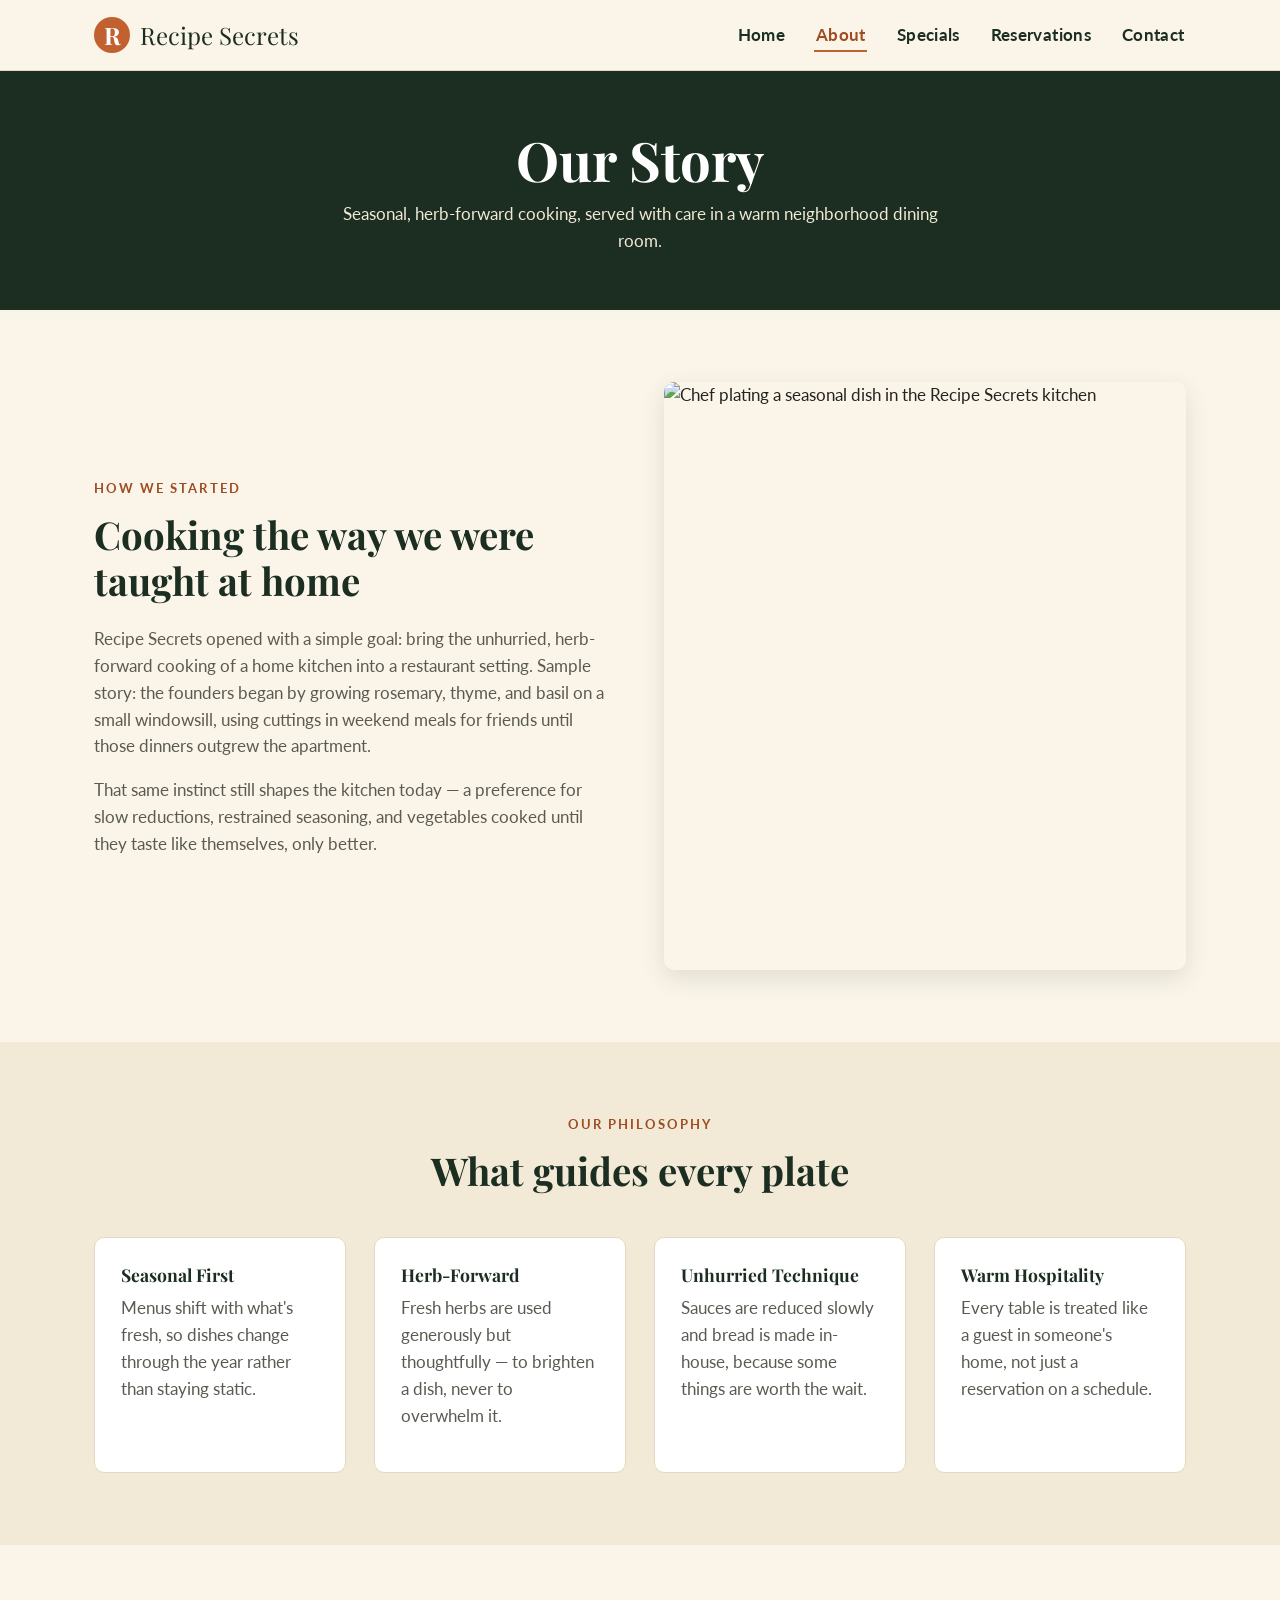
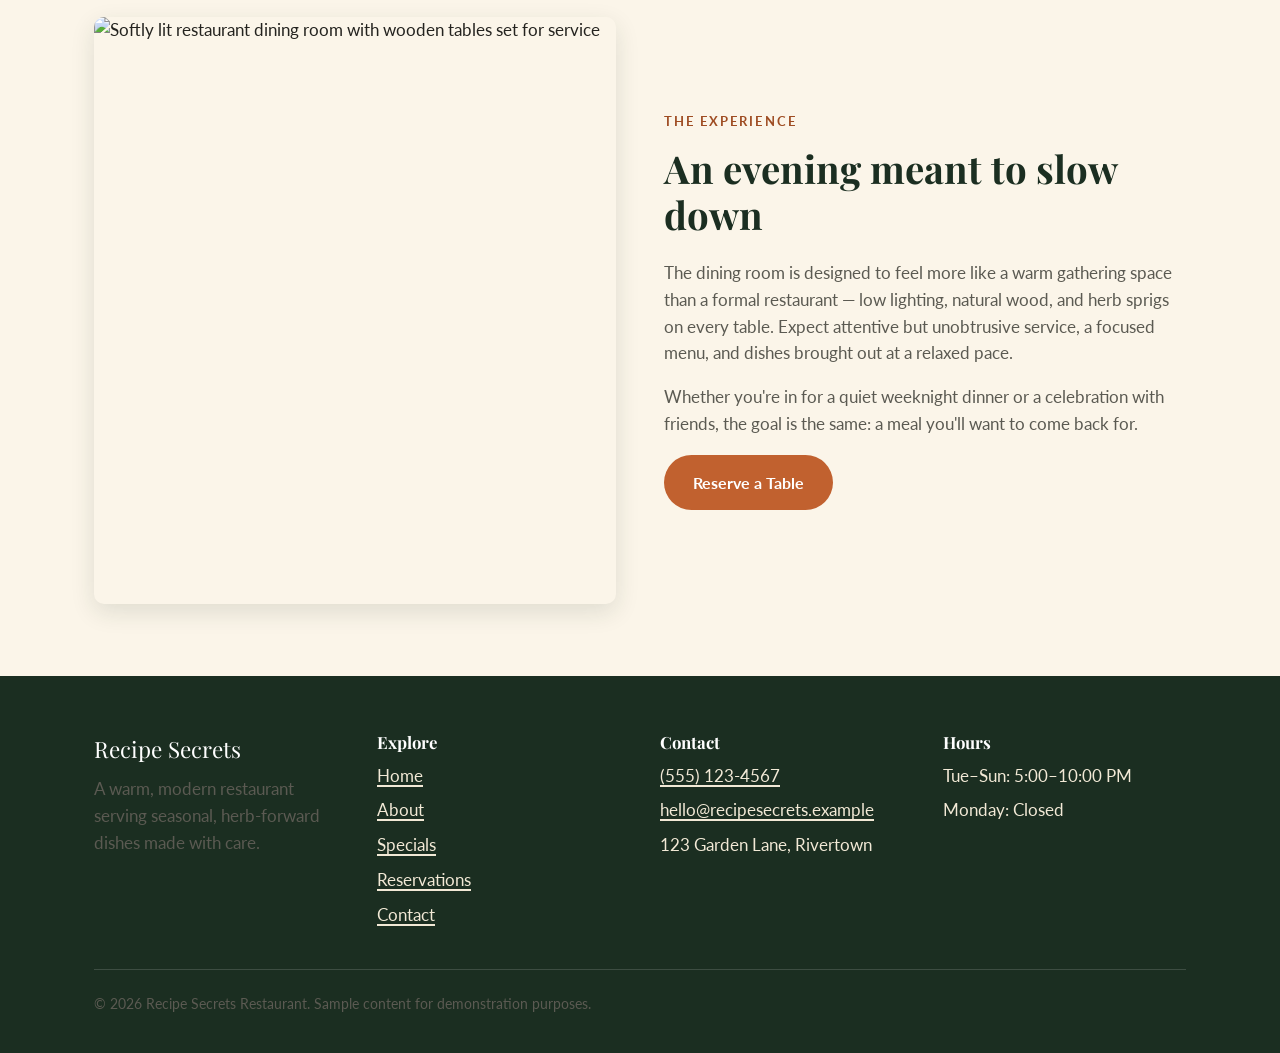
==== about.html @ 3e972c6c "Initial commit: Recipe Secrets Restaurant static website Five-page plain HTML/CSS/JS site (Home, Abo" ====
<!DOCTYPE html>
<html lang="en">
<head>
<meta charset="UTF-8">
<meta name="viewport" content="width=device-width, initial-scale=1.0">
<title>About Us | Recipe Secrets Restaurant</title>
<meta name="description" content="Learn about Recipe Secrets Restaurant's cooking philosophy, our seasonal herb-garden approach, and what makes a visit distinctive.">
<meta property="og:title" content="About Recipe Secrets Restaurant">
<meta property="og:description" content="Our story, our cooking philosophy, and what makes dining with us distinctive.">
<meta property="og:type" content="website">
<meta property="og:image" content="https://images.unsplash.com/photo-1467003909585-2f8a72700288?auto=format&fit=crop&w=1200&q=80">
<meta name="twitter:card" content="summary_large_image">
<link rel="preconnect" href="https://images.unsplash.com">
<link rel="stylesheet" href="https://fonts.googleapis.com/css2?family=Playfair+Display:wght@600;700&family=Lato:wght@400;700&display=swap">
<link rel="stylesheet" href="css/style.css">
</head>
<body>
<a class="skip-link" href="#main">Skip to main content</a>

<header class="site-header">
  <nav class="nav-bar" aria-label="Primary">
    <a class="brand" href="index.html">
      <span class="brand-mark" aria-hidden="true">R</span>
      Recipe Secrets
    </a>
    <button class="nav-toggle" aria-expanded="false" aria-controls="primary-nav" aria-label="Toggle navigation menu">
      <span class="nav-toggle-bar"></span>
    </button>
    <ul class="nav-list" id="primary-nav">
      <li><a href="index.html">Home</a></li>
      <li><a href="about.html" aria-current="page">About</a></li>
      <li><a href="specials.html">Specials</a></li>
      <li><a href="reservations.html">Reservations</a></li>
      <li><a href="contact.html">Contact</a></li>
    </ul>
  </nav>
</header>

<main id="main">

  <section class="page-hero">
    <div class="container">
      <h1>Our Story</h1>
      <p>Seasonal, herb-forward cooking, served with care in a warm neighborhood dining room.</p>
    </div>
  </section>

  <section class="section">
    <div class="container split">
      <div>
        <p class="eyebrow" style="text-transform:uppercase;letter-spacing:0.16em;font-size:0.8rem;font-weight:700;color:var(--color-terracotta-dark);">How we started</p>
        <h2>Cooking the way we were taught at home</h2>
        <p>Recipe Secrets opened with a simple goal: bring the unhurried, herb-forward cooking of a home kitchen into a restaurant setting. Sample story: the founders began by growing rosemary, thyme, and basil on a small windowsill, using cuttings in weekend meals for friends until those dinners outgrew the apartment.</p>
        <p>That same instinct still shapes the kitchen today &mdash; a preference for slow reductions, restrained seasoning, and vegetables cooked until they taste like themselves, only better.</p>
      </div>
      <img src="https://images.unsplash.com/photo-1467003909585-2f8a72700288?auto=format&fit=crop&w=800&q=80" width="800" height="900" alt="Chef plating a seasonal dish in the Recipe Secrets kitchen" loading="lazy">
    </div>
  </section>

  <section class="section alt">
    <div class="container">
      <div class="section-heading">
        <p class="eyebrow">Our Philosophy</p>
        <h2>What guides every plate</h2>
      </div>
      <div class="pillar-grid">
        <div class="pillar">
          <h3>Seasonal First</h3>
          <p>Menus shift with what's fresh, so dishes change through the year rather than staying static.</p>
        </div>
        <div class="pillar">
          <h3>Herb-Forward</h3>
          <p>Fresh herbs are used generously but thoughtfully &mdash; to brighten a dish, never to overwhelm it.</p>
        </div>
        <div class="pillar">
          <h3>Unhurried Technique</h3>
          <p>Sauces are reduced slowly and bread is made in-house, because some things are worth the wait.</p>
        </div>
        <div class="pillar">
          <h3>Warm Hospitality</h3>
          <p>Every table is treated like a guest in someone's home, not just a reservation on a schedule.</p>
        </div>
      </div>
    </div>
  </section>

  <section class="section">
    <div class="container split">
      <img src="https://images.unsplash.com/photo-1517248135467-4c7edcad34c4?auto=format&fit=crop&w=800&q=80" width="800" height="900" alt="Softly lit restaurant dining room with wooden tables set for service" loading="lazy">
      <div>
        <p class="eyebrow" style="text-transform:uppercase;letter-spacing:0.16em;font-size:0.8rem;font-weight:700;color:var(--color-terracotta-dark);">The Experience</p>
        <h2>An evening meant to slow down</h2>
        <p>The dining room is designed to feel more like a warm gathering space than a formal restaurant &mdash; low lighting, natural wood, and herb sprigs on every table. Expect attentive but unobtrusive service, a focused menu, and dishes brought out at a relaxed pace.</p>
        <p>Whether you're in for a quiet weeknight dinner or a celebration with friends, the goal is the same: a meal you'll want to come back for.</p>
        <a class="btn btn-primary" href="reservations.html">Reserve a Table</a>
      </div>
    </div>
  </section>

</main>

<footer class="site-footer">
  <div class="container">
    <div class="footer-grid">
      <div>
        <p class="footer-brand">Recipe Secrets</p>
        <p>A warm, modern restaurant serving seasonal, herb-forward dishes made with care.</p>
      </div>
      <div>
        <h3>Explore</h3>
        <ul class="footer-list">
          <li><a href="index.html">Home</a></li>
          <li><a href="about.html">About</a></li>
          <li><a href="specials.html">Specials</a></li>
          <li><a href="reservations.html">Reservations</a></li>
          <li><a href="contact.html">Contact</a></li>
        </ul>
      </div>
      <div>
        <h3>Contact</h3>
        <ul class="footer-list">
          <li><a href="tel:+15551234567">(555) 123-4567</a></li>
          <li><a href="mailto:hello@recipesecrets.example">hello@recipesecrets.example</a></li>
          <li>123 Garden Lane, Rivertown</li>
        </ul>
      </div>
      <div>
        <h3>Hours</h3>
        <ul class="footer-list">
          <li>Tue&ndash;Sun: 5:00&ndash;10:00 PM</li>
          <li>Monday: Closed</li>
        </ul>
      </div>
    </div>
    <div class="footer-bottom">
      <p>&copy; 2026 Recipe Secrets Restaurant. Sample content for demonstration purposes.</p>
    </div>
  </div>
</footer>

<script src="js/main.js"></script>
</body>
</html>
---- css/style.css ----
/* ===== Recipe Secrets Restaurant — shared stylesheet ===== */

:root {
  --color-cream: #FBF5E9;
  --color-cream-dark: #F2E9D6;
  --color-surface: #FFFFFF;
  --color-green: #27402F;
  --color-green-deep: #1B2E21;
  --color-green-soft: #44614C;
  --color-terracotta: #C1612F;
  --color-terracotta-dark: #9E4C22;
  --color-text: #24231F;
  --color-text-muted: #5B5A52;
  --color-border: #E2D8C2;
  --font-display: "Playfair Display", Georgia, "Times New Roman", serif;
  --font-body: "Lato", "Segoe UI", sans-serif;
  --radius: 10px;
  --shadow-soft: 0 8px 24px rgba(27, 46, 33, 0.12);
  --max-width: 1140px;
}

@media (prefers-reduced-motion: no-preference) {
  :root {
    --transition-fast: 160ms ease;
    --transition-med: 280ms ease;
  }
}
@media (prefers-reduced-motion: reduce) {
  :root {
    --transition-fast: 0ms;
    --transition-med: 0ms;
  }
  * {
    scroll-behavior: auto !important;
  }
}

*, *::before, *::after { box-sizing: border-box; }

html {
  scroll-behavior: smooth;
}

body {
  margin: 0;
  font-family: var(--font-body);
  background: var(--color-cream);
  color: var(--color-text);
  line-height: 1.6;
  font-size: 1.05rem;
}

img { max-width: 100%; display: block; }

h1, h2, h3, h4 {
  font-family: var(--font-display);
  color: var(--color-green-deep);
  line-height: 1.2;
  margin: 0 0 0.6em;
}

h1 { font-size: clamp(2.2rem, 5vw, 3.4rem); }
h2 { font-size: clamp(1.7rem, 3.2vw, 2.4rem); }
h3 { font-size: 1.35rem; }

p { margin: 0 0 1em; color: var(--color-text-muted); }

a {
  color: var(--color-terracotta-dark);
  text-decoration-thickness: 1.5px;
  text-underline-offset: 3px;
}
a:hover { color: var(--color-terracotta); }

:focus-visible {
  outline: 3px solid var(--color-terracotta);
  outline-offset: 3px;
}

.container {
  max-width: var(--max-width);
  margin: 0 auto;
  padding: 0 1.5rem;
}

.visually-hidden {
  position: absolute;
  width: 1px; height: 1px;
  overflow: hidden;
  clip: rect(0 0 0 0);
  white-space: nowrap;
}

.skip-link {
  position: absolute;
  left: 1rem;
  top: -3rem;
  background: var(--color-green-deep);
  color: #fff;
  padding: 0.6em 1em;
  border-radius: var(--radius);
  z-index: 100;
  transition: top var(--transition-fast);
}
.skip-link:focus { top: 1rem; }

/* ===== Header / Nav ===== */
.site-header {
  background: var(--color-cream);
  border-bottom: 1px solid var(--color-border);
  position: sticky;
  top: 0;
  z-index: 50;
}

.nav-bar {
  display: flex;
  align-items: center;
  justify-content: space-between;
  padding: 1rem 1.5rem;
  max-width: var(--max-width);
  margin: 0 auto;
}

.brand {
  display: flex;
  align-items: center;
  gap: 0.6rem;
  font-family: var(--font-display);
  font-size: 1.5rem;
  color: var(--color-green-deep);
  text-decoration: none;
}
.brand:hover { color: var(--color-green-deep); }
.brand-mark {
  width: 2.25rem;
  height: 2.25rem;
  border-radius: 50%;
  background: var(--color-terracotta);
  color: #fff;
  display: flex;
  align-items: center;
  justify-content: center;
  font-weight: 700;
  font-family: var(--font-display);
  flex-shrink: 0;
}

.nav-toggle {
  display: none;
  background: transparent;
  border: 2px solid var(--color-green-deep);
  border-radius: var(--radius);
  padding: 0.45rem 0.6rem;
  cursor: pointer;
}
.nav-toggle-bar,
.nav-toggle-bar::before,
.nav-toggle-bar::after {
  display: block;
  width: 22px;
  height: 2px;
  background: var(--color-green-deep);
  position: relative;
  transition: transform var(--transition-fast);
}
.nav-toggle-bar::before,
.nav-toggle-bar::after {
  content: "";
  position: absolute;
  left: 0;
}
.nav-toggle-bar::before { top: -7px; }
.nav-toggle-bar::after { top: 7px; }

.nav-list {
  display: flex;
  gap: 1.75rem;
  list-style: none;
  margin: 0;
  padding: 0;
}

.nav-list a {
  color: var(--color-green-deep);
  text-decoration: none;
  font-weight: 700;
  letter-spacing: 0.02em;
  padding: 0.3rem 0.1rem;
  border-bottom: 2px solid transparent;
  transition: border-color var(--transition-fast), color var(--transition-fast);
}
.nav-list a:hover,
.nav-list a[aria-current="page"] {
  color: var(--color-terracotta-dark);
  border-color: var(--color-terracotta);
}

@media (max-width: 760px) {
  .nav-toggle { display: inline-flex; }
  .nav-list {
    position: absolute;
    top: 100%;
    left: 0;
    right: 0;
    background: var(--color-cream);
    border-bottom: 1px solid var(--color-border);
    flex-direction: column;
    gap: 0;
    padding: 0.5rem 1.5rem 1rem;
    display: none;
  }
  .nav-list.is-open { display: flex; }
  .nav-list li { border-top: 1px solid var(--color-border); }
  .nav-list a { display: block; padding: 0.85rem 0.2rem; }
}

/* ===== Buttons ===== */
.btn {
  display: inline-block;
  font-family: var(--font-body);
  font-weight: 700;
  font-size: 1rem;
  padding: 0.8rem 1.7rem;
  border-radius: 999px;
  text-decoration: none;
  cursor: pointer;
  border: 2px solid transparent;
  transition: transform var(--transition-fast), background var(--transition-fast), color var(--transition-fast), border-color var(--transition-fast);
}
.btn:hover { transform: translateY(-2px); }
.btn:active { transform: translateY(0); }

.btn-primary {
  background: var(--color-terracotta);
  color: #fff;
}
.btn-primary:hover { background: var(--color-terracotta-dark); color: #fff; }

.btn-secondary {
  background: transparent;
  color: var(--color-cream);
  border-color: var(--color-cream);
}
.btn-secondary:hover { background: var(--color-cream); color: var(--color-green-deep); }

.btn-outline {
  background: transparent;
  color: var(--color-green-deep);
  border-color: var(--color-green-deep);
}
.btn-outline:hover { background: var(--color-green-deep); color: #fff; }

.btn-group {
  display: flex;
  flex-wrap: wrap;
  gap: 1rem;
}

/* ===== Hero ===== */
.hero {
  position: relative;
  color: #fff;
  background: linear-gradient(180deg, rgba(27,46,33,0.55), rgba(27,46,33,0.78)), var(--color-green-deep);
  background-size: cover;
  background-position: center;
}
.hero.has-image {
  background-image: linear-gradient(180deg, rgba(20,32,23,0.5), rgba(20,32,23,0.82)), var(--hero-img);
}
.hero-inner {
  padding: 6.5rem 1.5rem 5rem;
  max-width: 760px;
}
.hero p.eyebrow {
  text-transform: uppercase;
  letter-spacing: 0.18em;
  font-size: 0.85rem;
  color: var(--color-cream-dark);
  font-weight: 700;
  margin-bottom: 1rem;
}
.hero h1 { color: #fff; }
.hero .lede {
  color: #F2EADA;
  font-size: 1.15rem;
  max-width: 540px;
}

.page-hero {
  padding: 3.5rem 1.5rem;
  background: var(--color-green-deep);
  color: #fff;
  text-align: center;
}
.page-hero h1 { color: #fff; margin-bottom: 0.5rem; }
.page-hero p { color: var(--color-cream-dark); max-width: 620px; margin: 0 auto; }

/* ===== Sections ===== */
section.section {
  padding: 4.5rem 0;
}
section.section.alt {
  background: var(--color-cream-dark);
}
.section-heading {
  text-align: center;
  max-width: 640px;
  margin: 0 auto 2.75rem;
}
.section-heading .eyebrow {
  text-transform: uppercase;
  letter-spacing: 0.16em;
  font-size: 0.8rem;
  font-weight: 700;
  color: var(--color-terracotta-dark);
}

/* ===== Cards ===== */
.card-grid {
  display: grid;
  grid-template-columns: repeat(auto-fit, minmax(260px, 1fr));
  gap: 2rem;
}

.dish-card {
  background: var(--color-surface);
  border-radius: var(--radius);
  overflow: hidden;
  box-shadow: var(--shadow-soft);
  border: 1px solid var(--color-border);
  display: flex;
  flex-direction: column;
  transition: transform var(--transition-med), box-shadow var(--transition-med);
}
.dish-card:hover {
  transform: translateY(-6px);
  box-shadow: 0 16px 32px rgba(27, 46, 33, 0.18);
}
.dish-card img {
  width: 100%;
  height: 210px;
  object-fit: cover;
}
.dish-card-body { padding: 1.35rem 1.4rem 1.6rem; flex: 1; display: flex; flex-direction: column; }
.dish-card-body h3 { margin-bottom: 0.4rem; }
.dish-price {
  color: var(--color-terracotta-dark);
  font-weight: 700;
  margin-top: auto;
  padding-top: 0.8rem;
}
.dish-tag {
  display: inline-block;
  background: var(--color-green-deep);
  color: #fff;
  font-size: 0.72rem;
  font-weight: 700;
  letter-spacing: 0.05em;
  text-transform: uppercase;
  padding: 0.25rem 0.6rem;
  border-radius: 999px;
  margin-bottom: 0.6rem;
  align-self: flex-start;
}

/* ===== About / split layout ===== */
.split {
  display: grid;
  grid-template-columns: 1fr 1fr;
  gap: 3rem;
  align-items: center;
}
.split img {
  border-radius: var(--radius);
  box-shadow: var(--shadow-soft);
  width: 100%;
  height: 100%;
  object-fit: cover;
}
@media (max-width: 760px) {
  .split { grid-template-columns: 1fr; }
}

.pillar-grid {
  display: grid;
  grid-template-columns: repeat(auto-fit, minmax(220px, 1fr));
  gap: 1.75rem;
  margin-top: 2.5rem;
}
.pillar {
  background: var(--color-surface);
  border: 1px solid var(--color-border);
  border-radius: var(--radius);
  padding: 1.6rem;
}
.pillar h3 { font-size: 1.1rem; }

/* ===== Info blocks (contact/hours) ===== */
.info-grid {
  display: grid;
  grid-template-columns: repeat(auto-fit, minmax(230px, 1fr));
  gap: 1.75rem;
}
.info-card {
  background: var(--color-surface);
  border: 1px solid var(--color-border);
  border-radius: var(--radius);
  padding: 1.75rem;
}
.info-card h3 {
  display: flex;
  align-items: center;
  gap: 0.6rem;
  font-size: 1.05rem;
}
.info-icon {
  width: 2rem; height: 2rem;
  border-radius: 50%;
  background: var(--color-terracotta);
  color: #fff;
  display: inline-flex;
  align-items: center;
  justify-content: center;
  flex-shrink: 0;
}
.hours-table { width: 100%; border-collapse: collapse; }
.hours-table th { text-align: left; }
.hours-table td, .hours-table th {
  padding: 0.45rem 0;
  border-bottom: 1px solid var(--color-border);
  color: var(--color-text-muted);
}
.hours-table tr:last-child td { border-bottom: none; }

/* ===== Forms ===== */
.form-card {
  background: var(--color-surface);
  border: 1px solid var(--color-border);
  border-radius: var(--radius);
  box-shadow: var(--shadow-soft);
  padding: 2.25rem;
}
.form-grid {
  display: grid;
  grid-template-columns: repeat(auto-fit, minmax(220px, 1fr));
  gap: 1.3rem 1.5rem;
}
.form-field { display: flex; flex-direction: column; gap: 0.4rem; }
.form-field.full { grid-column: 1 / -1; }
label { font-weight: 700; color: var(--color-green-deep); font-size: 0.95rem; }
input, select, textarea {
  font-family: var(--font-body);
  font-size: 1rem;
  padding: 0.7rem 0.9rem;
  border: 1.5px solid var(--color-border);
  border-radius: 8px;
  background: var(--color-cream);
  color: var(--color-text);
}
input:focus, select:focus, textarea:focus {
  border-color: var(--color-terracotta);
}
textarea { resize: vertical; min-height: 100px; }
.form-note {
  background: var(--color-cream-dark);
  border: 1px solid var(--color-border);
  border-radius: var(--radius);
  padding: 1rem 1.25rem;
  font-size: 0.95rem;
  color: var(--color-text-muted);
}
.form-actions {
  margin-top: 1.5rem;
  display: flex;
  flex-wrap: wrap;
  gap: 1rem;
  align-items: center;
}

/* ===== Specials badge ===== */
.sample-banner {
  background: var(--color-terracotta);
  color: #fff;
  text-align: center;
  padding: 0.65rem 1rem;
  font-size: 0.92rem;
  font-weight: 700;
}

/* ===== CTA band ===== */
.cta-band {
  background: var(--color-green-deep);
  color: #fff;
  padding: 3.5rem 0;
  text-align: center;
}
.cta-band h2 { color: #fff; }
.cta-band p { color: var(--color-cream-dark); max-width: 560px; margin: 0 auto 1.75rem; }

/* ===== Footer ===== */
.site-footer {
  background: var(--color-green-deep);
  color: var(--color-cream-dark);
  padding: 3.5rem 0 1.5rem;
}
.footer-grid {
  display: grid;
  grid-template-columns: repeat(auto-fit, minmax(200px, 1fr));
  gap: 2.5rem;
  padding-bottom: 2.5rem;
  border-bottom: 1px solid rgba(255,255,255,0.15);
}
.site-footer h3 { color: #fff; font-size: 1.05rem; }
.site-footer a { color: var(--color-cream-dark); }
.site-footer a:hover { color: #fff; }
.footer-brand {
  font-family: var(--font-display);
  font-size: 1.4rem;
  color: #fff;
  margin-bottom: 0.5rem;
}
.footer-list { list-style: none; margin: 0; padding: 0; display: flex; flex-direction: column; gap: 0.5rem; }
.footer-bottom {
  padding-top: 1.5rem;
  font-size: 0.85rem;
  display: flex;
  flex-wrap: wrap;
  gap: 0.5rem 1.5rem;
  justify-content: space-between;
}

/* ===== Utility ===== */
.text-center { text-align: center; }
.mt-lg { margin-top: 2.5rem; }
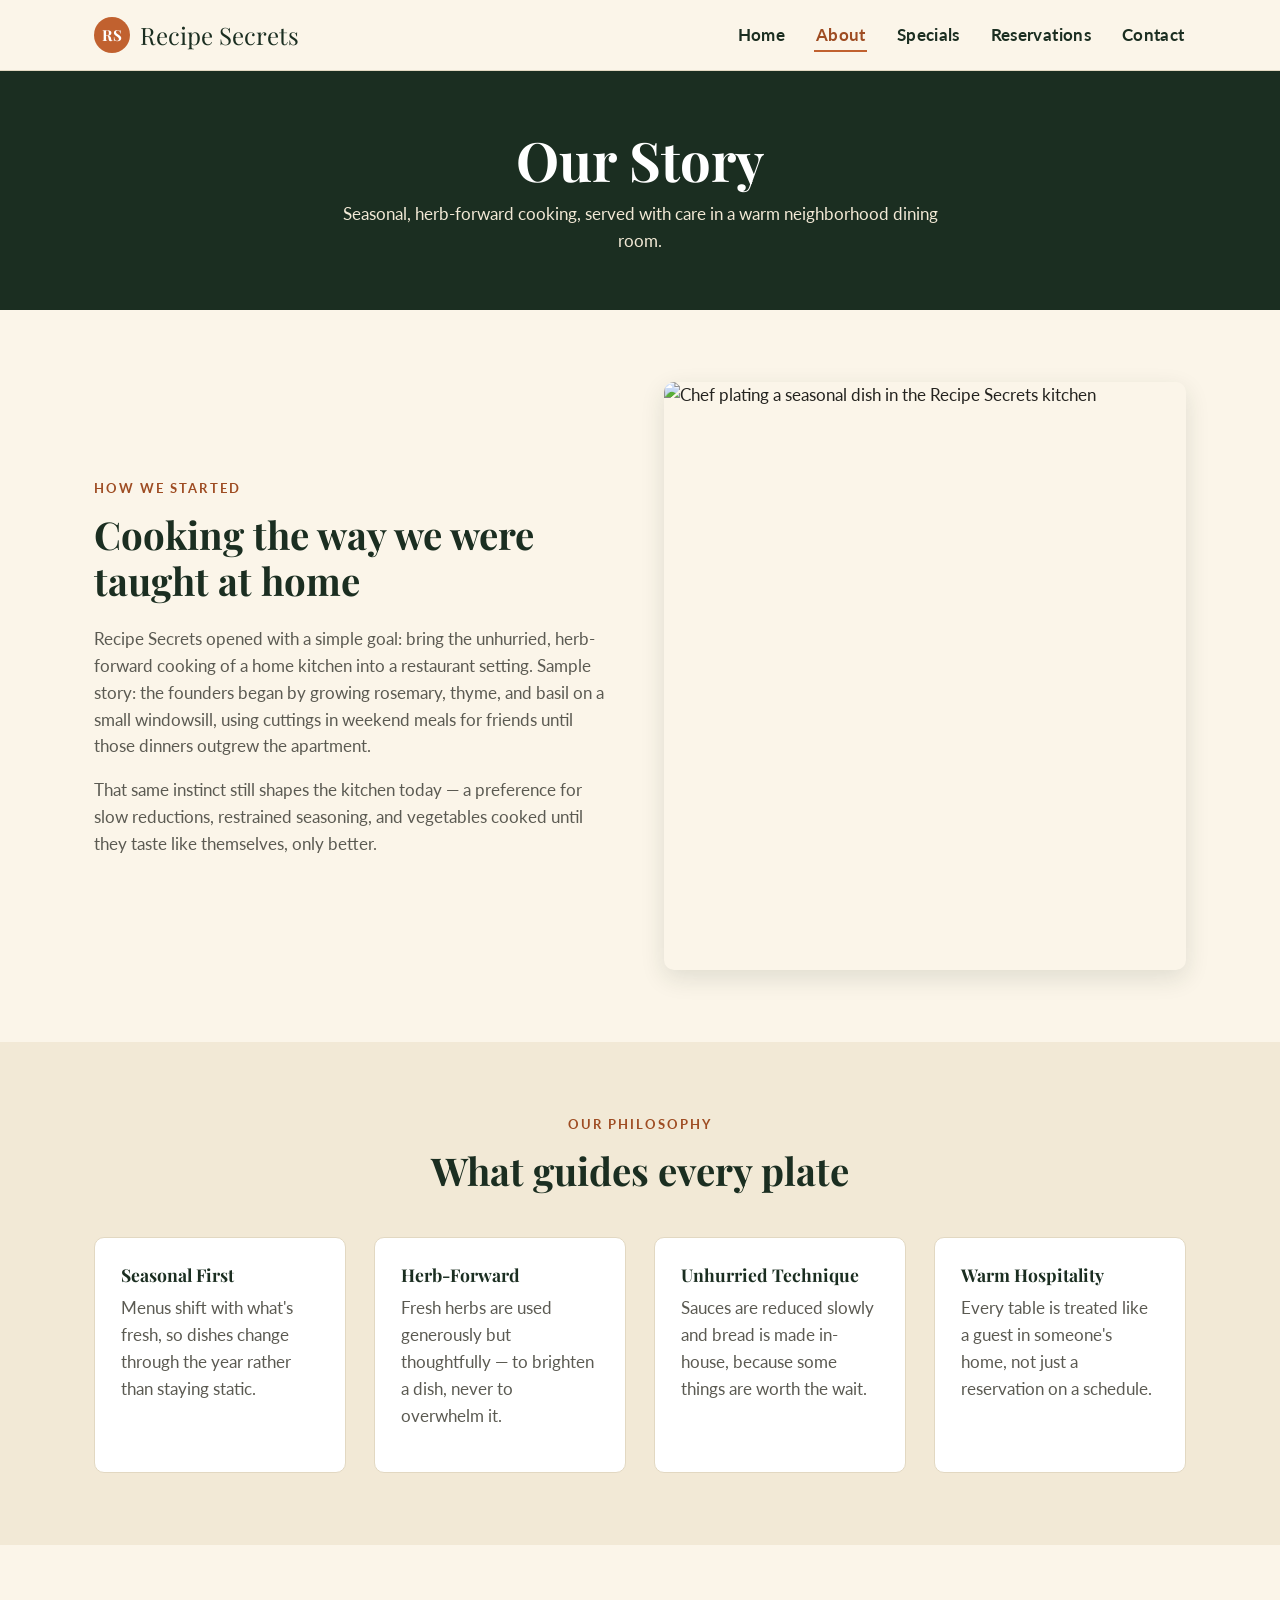
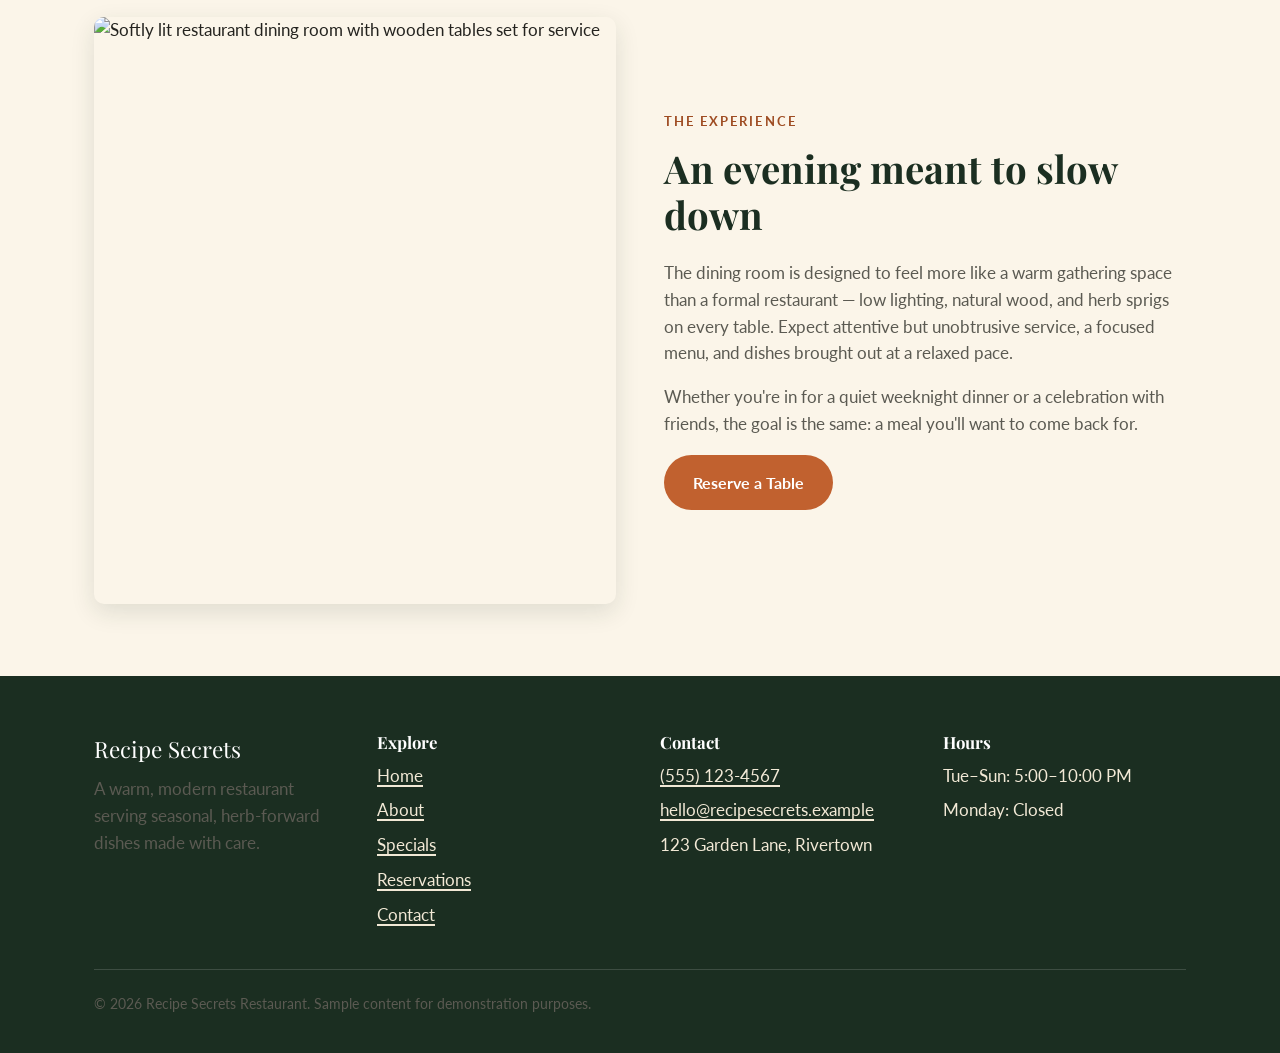
==== commit 90859169: "Change logo mark from R to RS Co-Authored-By: Claude Sonnet 5 <noreply@anthropic.com>" ====
--- a/about.html
+++ b/about.html
@@ -20,7 +20,7 @@
 <header class="site-header">
   <nav class="nav-bar" aria-label="Primary">
     <a class="brand" href="index.html">
-      <span class="brand-mark" aria-hidden="true">R</span>
+      <span class="brand-mark" aria-hidden="true">RS</span>
       Recipe Secrets
     </a>
     <button class="nav-toggle" aria-expanded="false" aria-controls="primary-nav" aria-label="Toggle navigation menu">
--- a/css/style.css
+++ b/css/style.css
@@ -143,6 +143,8 @@
   justify-content: center;
   font-weight: 700;
   font-family: var(--font-display);
+  font-size: 0.95rem;
+  letter-spacing: -0.02em;
   flex-shrink: 0;
 }
 
